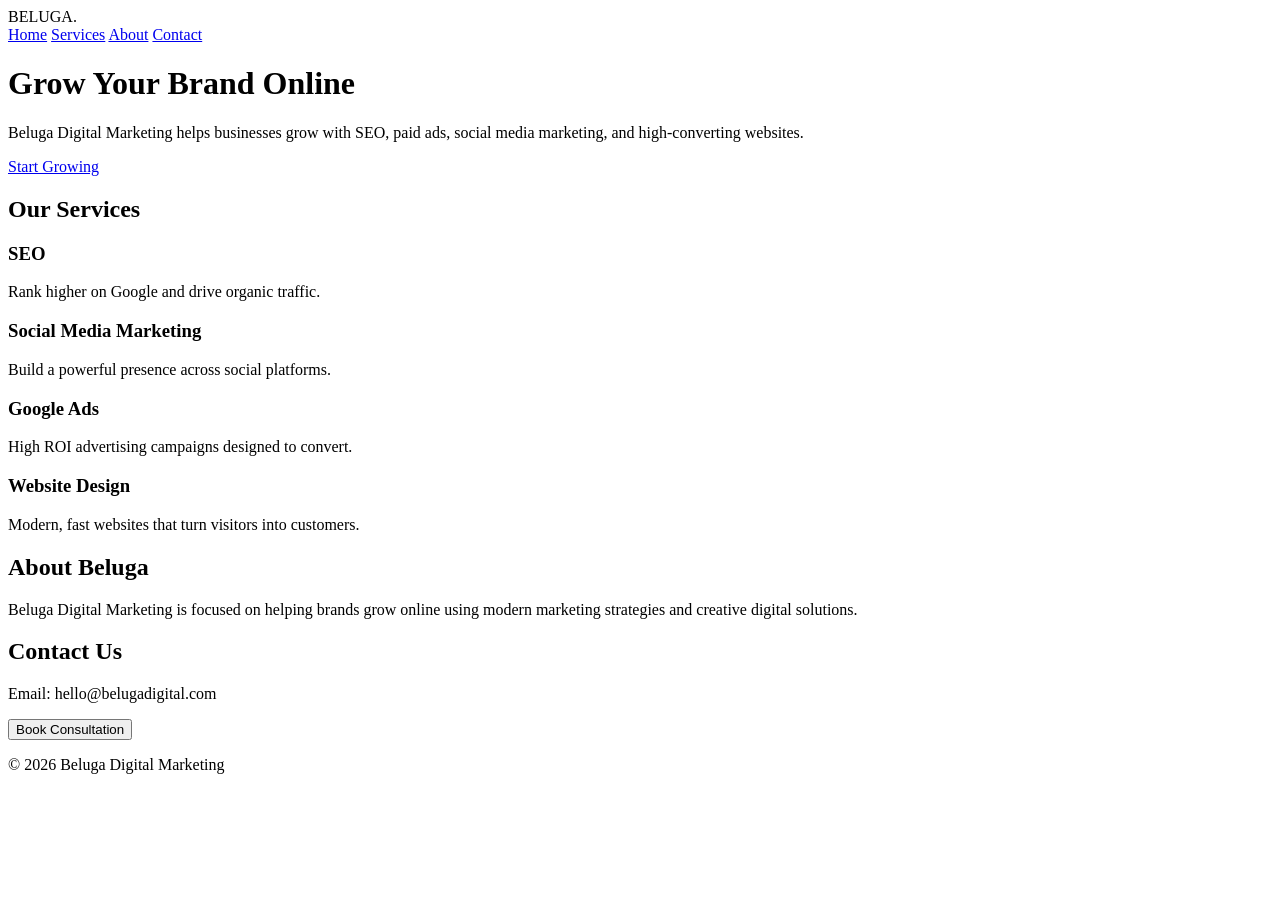
==== index.html @ 709ff956 "Add files via upload" ====
<!DOCTYPE html>
<html lang="en">
<head>
<meta charset="UTF-8">
<meta name="viewport" content="width=device-width, initial-scale=1.0">
<title>Beluga Digital Marketing</title>
<link rel="stylesheet" href="style.css">
</head>

<body>

<nav>
<div class="logo">BELUGA<span>.</span></div>
<div class="nav-links">
<a href="#">Home</a>
<a href="#services">Services</a>
<a href="#about">About</a>
<a href="#contact">Contact</a>
</div>
</nav>

<header class="hero">
<h1>Grow Your Brand <span>Online</span></h1>
<p>Beluga Digital Marketing helps businesses grow with SEO, paid ads, social media marketing, and high‑converting websites.</p>
<a class="btn" href="#contact">Start Growing</a>
</header>

<section id="services" class="services">
<h2>Our <span>Services</span></h2>

<div class="service-grid">

<div class="service">
<h3>SEO</h3>
<p>Rank higher on Google and drive organic traffic.</p>
</div>

<div class="service">
<h3>Social Media Marketing</h3>
<p>Build a powerful presence across social platforms.</p>
</div>

<div class="service">
<h3>Google Ads</h3>
<p>High ROI advertising campaigns designed to convert.</p>
</div>

<div class="service">
<h3>Website Design</h3>
<p>Modern, fast websites that turn visitors into customers.</p>
</div>

</div>
</section>

<section id="about" class="about">
<h2>About Beluga</h2>
<p>Beluga Digital Marketing is focused on helping brands grow online using modern marketing strategies and creative digital solutions.</p>
</section>

<section id="contact" class="contact">
<h2>Contact Us</h2>
<p>Email: hello@belugadigital.com</p>
<button onclick="contactAlert()">Book Consultation</button>
</section>

<footer>
<p>© 2026 Beluga Digital Marketing</p>
</footer>

<script src="script.js"></script>

</body>
</html>
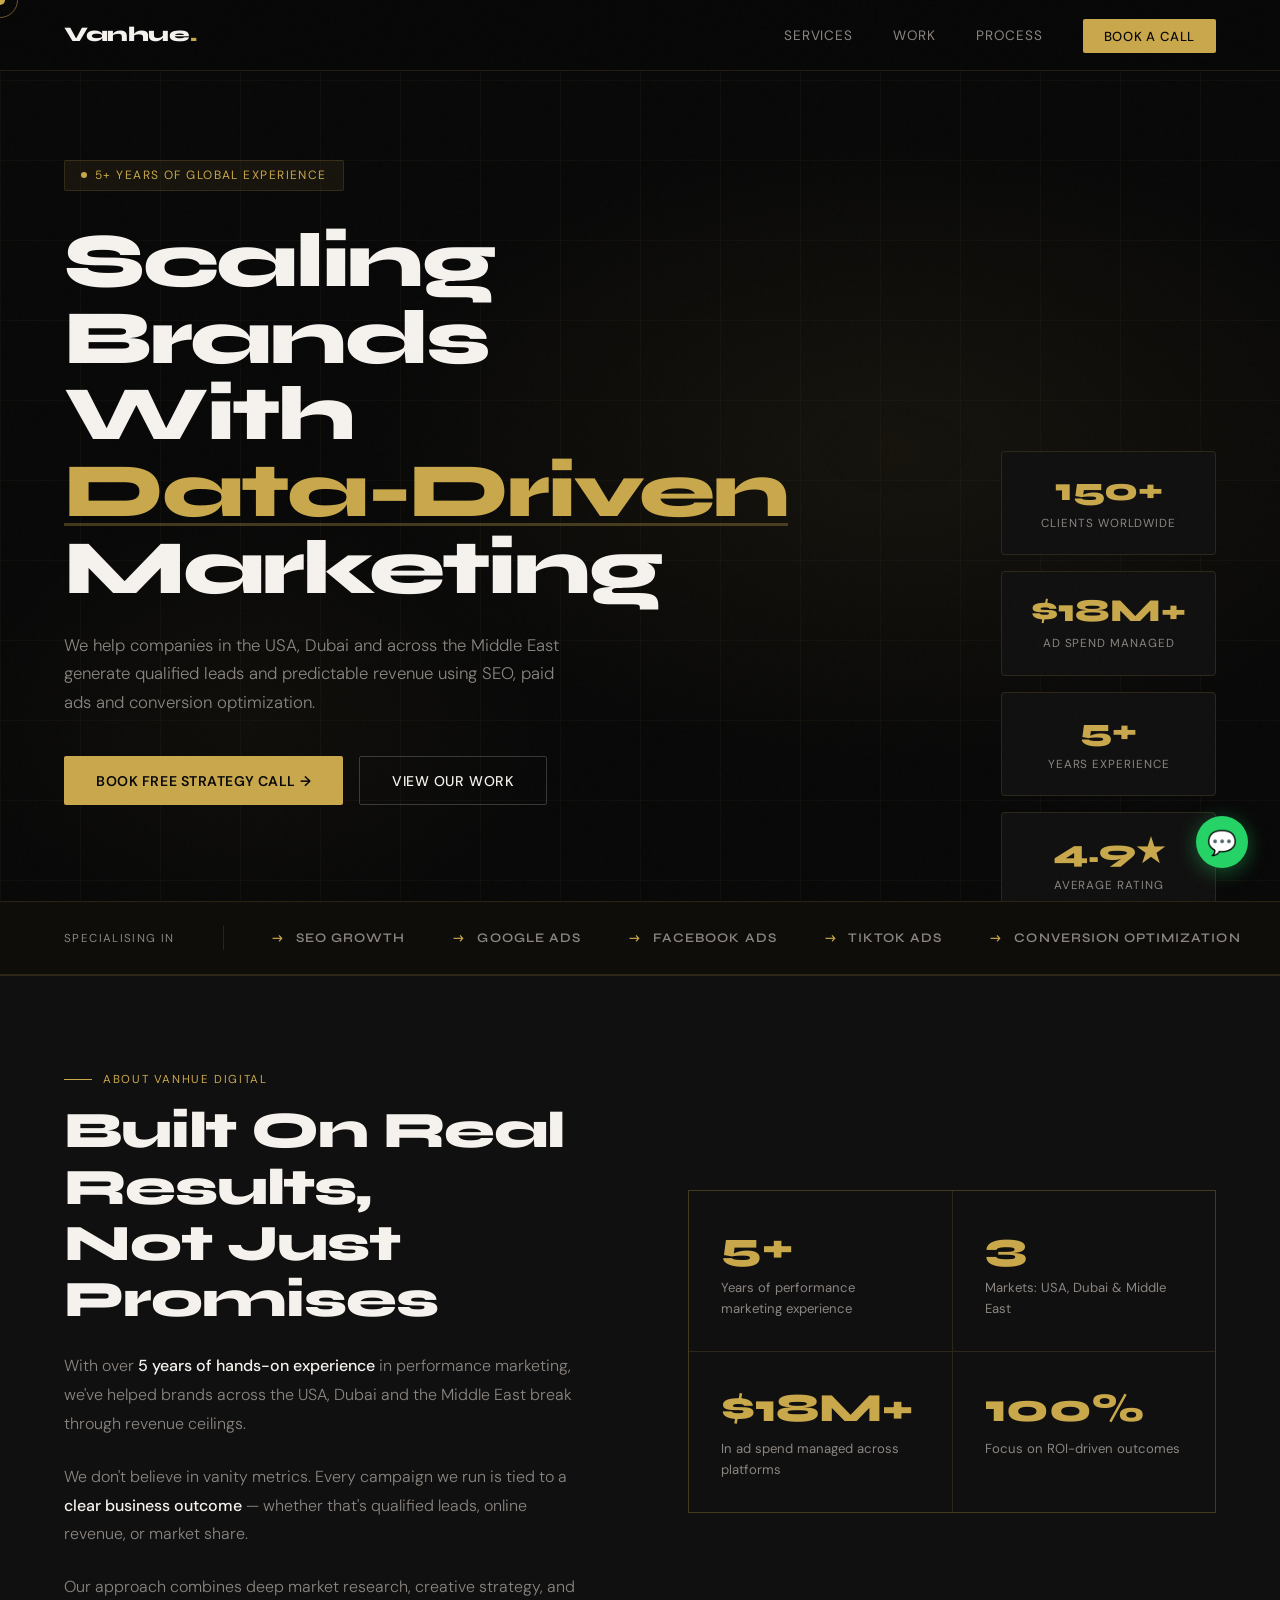
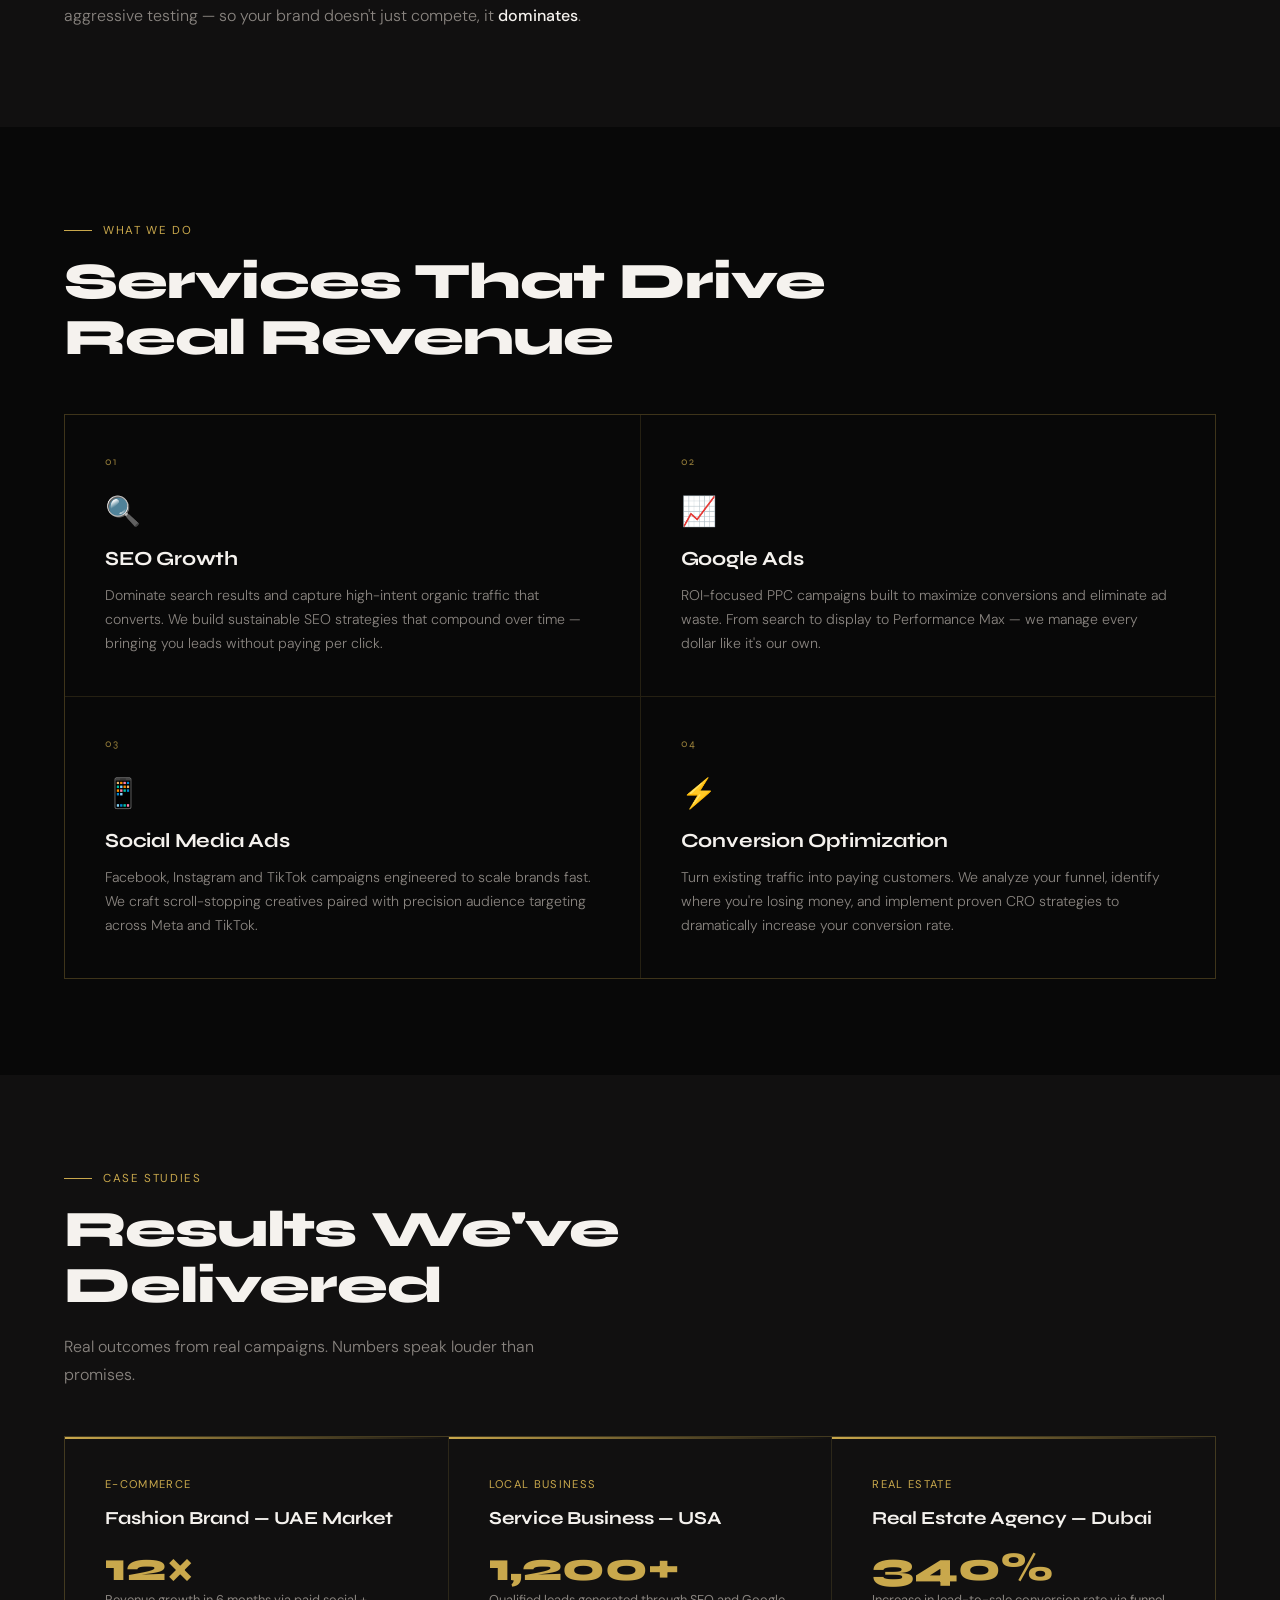
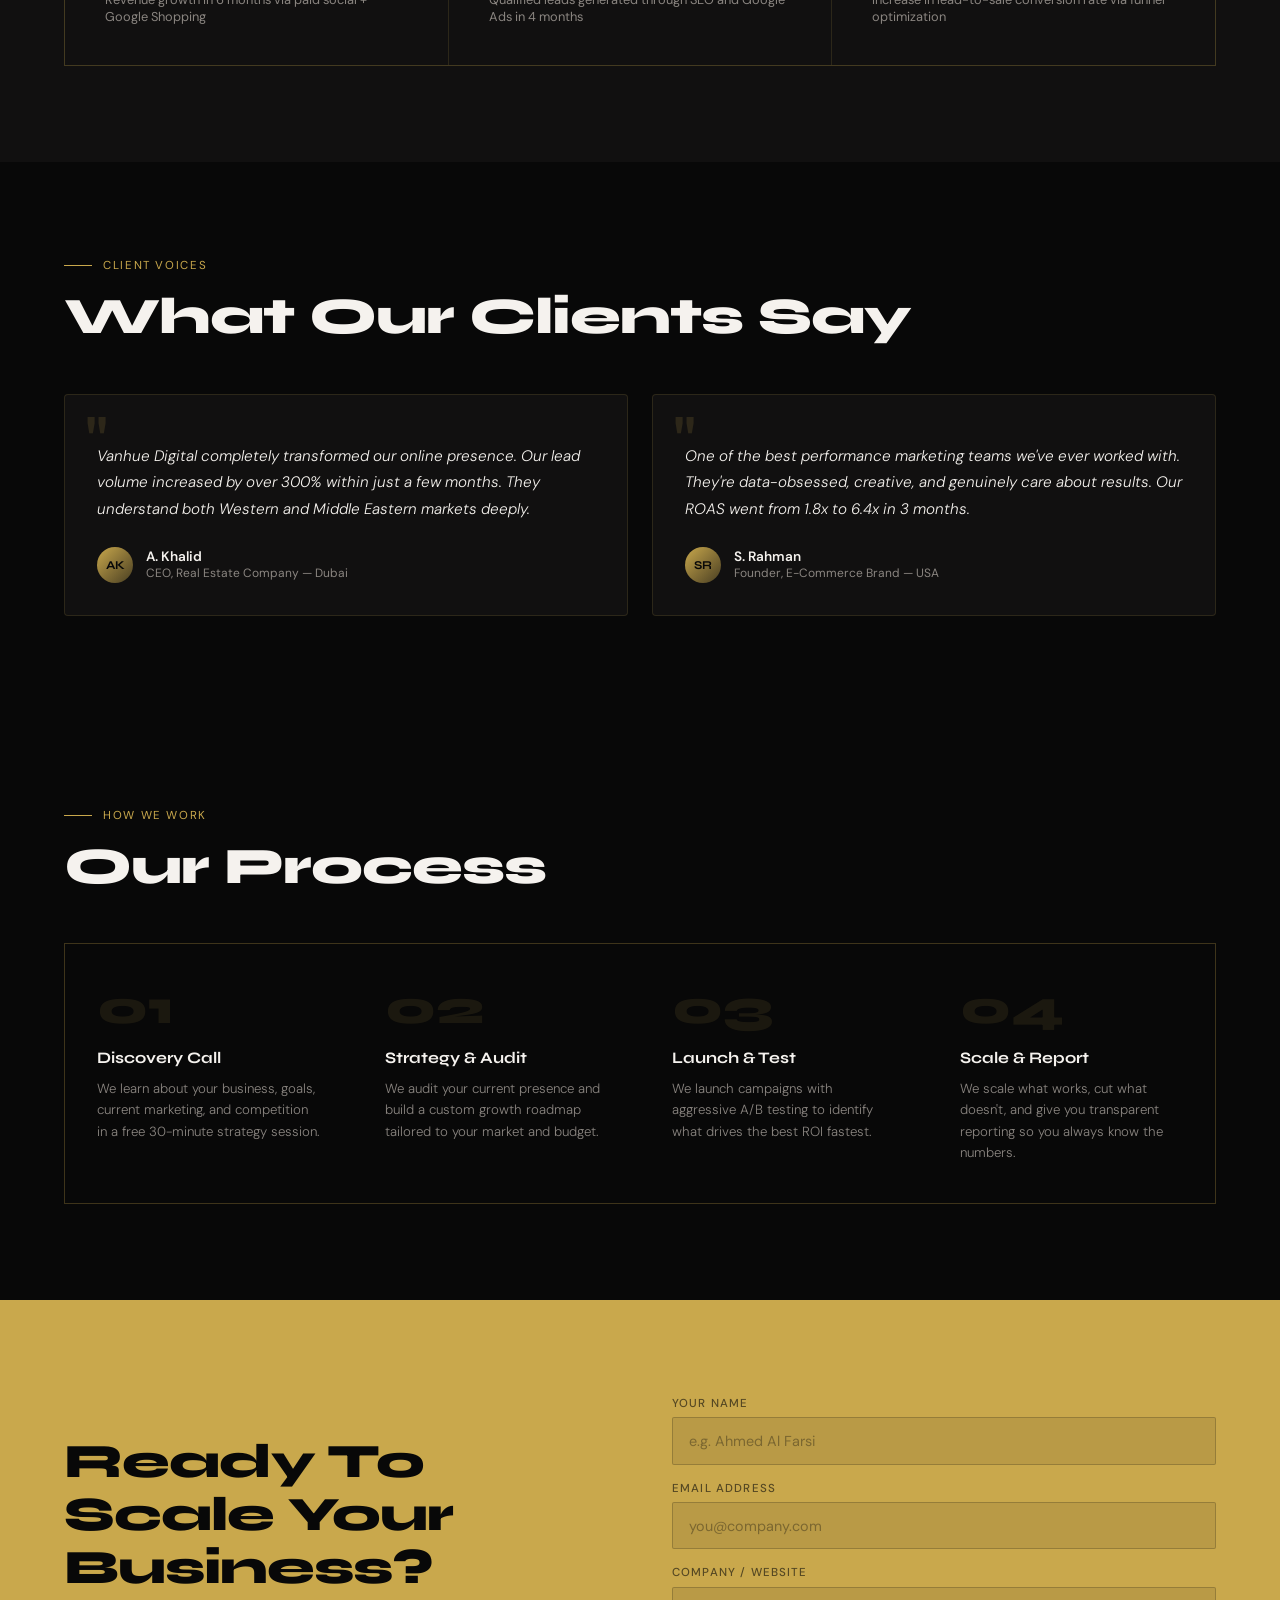
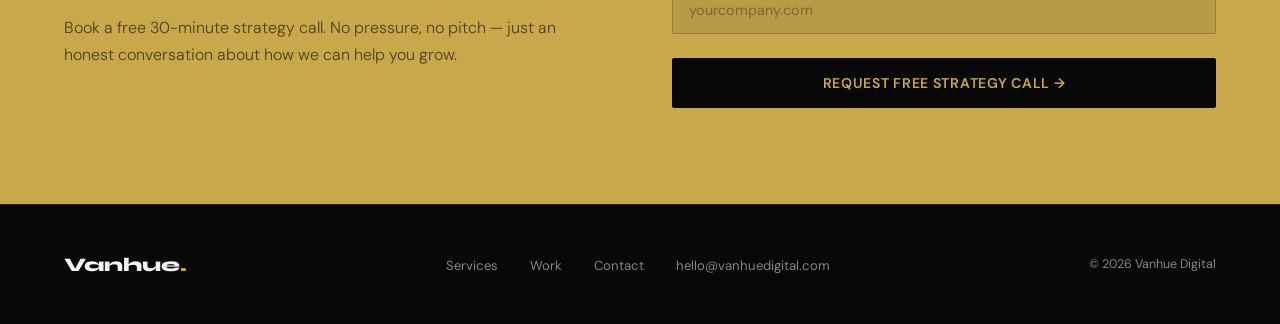
==== commit 515afa4d: "Update index.html" ====
--- a/index.html
+++ b/index.html
@@ -1,75 +1,1127 @@
-
 <!DOCTYPE html>
 <html lang="en">
 <head>
 <meta charset="UTF-8">
 <meta name="viewport" content="width=device-width, initial-scale=1.0">
-<title>Beluga Digital Marketing</title>
-<link rel="stylesheet" href="style.css">
+<title>Vanhue Digital | Global Growth Marketing Agency</title>
+<link href="https://fonts.googleapis.com/css2?family=Syne:wght@400;600;700;800&family=DM+Sans:wght@300;400;500&display=swap" rel="stylesheet">
+<style>
+  :root {
+    --black: #080808;
+    --white: #f5f2ee;
+    --gold: #c9a84c;
+    --gold-light: #e8c96a;
+    --muted: #8a8580;
+    --card-bg: #111010;
+    --border: rgba(201,168,76,0.15);
+  }
+
+  *, *::before, *::after { margin: 0; padding: 0; box-sizing: border-box; }
+
+  html { scroll-behavior: smooth; }
+
+  body {
+    background: var(--black);
+    color: var(--white);
+    font-family: 'DM Sans', sans-serif;
+    overflow-x: hidden;
+    cursor: none;
+  }
+
+  /* Custom Cursor */
+  .cursor {
+    width: 10px; height: 10px;
+    background: var(--gold);
+    border-radius: 50%;
+    position: fixed;
+    pointer-events: none;
+    z-index: 9999;
+    transition: transform 0.1s;
+    transform: translate(-50%, -50%);
+  }
+  .cursor-ring {
+    width: 36px; height: 36px;
+    border: 1.5px solid var(--gold);
+    border-radius: 50%;
+    position: fixed;
+    pointer-events: none;
+    z-index: 9998;
+    transition: transform 0.18s ease, width 0.2s, height 0.2s;
+    transform: translate(-50%, -50%);
+    opacity: 0.5;
+  }
+
+  /* Grain overlay */
+  body::before {
+    content: '';
+    position: fixed;
+    inset: 0;
+    background-image: url("data:image/svg+xml,%3Csvg viewBox='0 0 256 256' xmlns='http://www.w3.org/2000/svg'%3E%3Cfilter id='noise'%3E%3CfeTurbulence type='fractalNoise' baseFrequency='0.9' numOctaves='4' stitchTiles='stitch'/%3E%3C/filter%3E%3Crect width='100%25' height='100%25' filter='url(%23noise)' opacity='0.04'/%3E%3C/svg%3E");
+    pointer-events: none;
+    z-index: 1000;
+    opacity: 0.4;
+  }
+
+  /* NAV */
+  nav {
+    position: fixed;
+    top: 0; left: 0; right: 0;
+    z-index: 100;
+    display: flex;
+    justify-content: space-between;
+    align-items: center;
+    padding: 1.4rem 4rem;
+    background: rgba(8,8,8,0.85);
+    backdrop-filter: blur(12px);
+    border-bottom: 1px solid var(--border);
+  }
+
+  .nav-logo {
+    font-family: 'Syne', sans-serif;
+    font-weight: 800;
+    font-size: 1.3rem;
+    letter-spacing: -0.02em;
+    color: var(--white);
+  }
+  .nav-logo span { color: var(--gold); }
+
+  .nav-links {
+    display: flex;
+    gap: 2.5rem;
+    list-style: none;
+  }
+  .nav-links a {
+    text-decoration: none;
+    color: var(--muted);
+    font-size: 0.85rem;
+    letter-spacing: 0.06em;
+    text-transform: uppercase;
+    transition: color 0.2s;
+  }
+  .nav-links a:hover { color: var(--white); }
+
+  .nav-cta {
+    background: var(--gold);
+    color: var(--black) !important;
+    padding: 0.55rem 1.3rem;
+    border-radius: 2px;
+    font-weight: 500;
+    font-size: 0.82rem !important;
+    letter-spacing: 0.05em;
+    transition: background 0.2s !important;
+  }
+  .nav-cta:hover { background: var(--gold-light) !important; color: var(--black) !important; }
+
+  /* HERO */
+  .hero {
+    min-height: 100vh;
+    display: flex;
+    align-items: center;
+    padding: 10rem 4rem 6rem;
+    position: relative;
+    overflow: hidden;
+  }
+
+  .hero-bg {
+    position: absolute;
+    inset: 0;
+    background:
+      radial-gradient(ellipse 60% 50% at 70% 50%, rgba(201,168,76,0.07) 0%, transparent 70%),
+      radial-gradient(ellipse 40% 40% at 20% 80%, rgba(201,168,76,0.04) 0%, transparent 60%);
+  }
+
+  .hero-grid-lines {
+    position: absolute;
+    inset: 0;
+    background-image:
+      linear-gradient(rgba(201,168,76,0.04) 1px, transparent 1px),
+      linear-gradient(90deg, rgba(201,168,76,0.04) 1px, transparent 1px);
+    background-size: 80px 80px;
+  }
+
+  .hero-content {
+    position: relative;
+    z-index: 2;
+    max-width: 780px;
+  }
+
+  .hero-tag {
+    display: inline-flex;
+    align-items: center;
+    gap: 0.5rem;
+    background: rgba(201,168,76,0.08);
+    border: 1px solid var(--border);
+    color: var(--gold);
+    font-size: 0.75rem;
+    letter-spacing: 0.12em;
+    text-transform: uppercase;
+    padding: 0.4rem 1rem;
+    border-radius: 2px;
+    margin-bottom: 2rem;
+    animation: fadeUp 0.8s ease both;
+  }
+  .hero-tag::before {
+    content: '';
+    width: 6px; height: 6px;
+    background: var(--gold);
+    border-radius: 50%;
+    animation: pulse 2s infinite;
+  }
+
+  @keyframes pulse {
+    0%, 100% { opacity: 1; transform: scale(1); }
+    50% { opacity: 0.4; transform: scale(0.7); }
+  }
+
+  h1 {
+    font-family: 'Syne', sans-serif;
+    font-weight: 800;
+    font-size: clamp(2.8rem, 6vw, 5.5rem);
+    line-height: 1.0;
+    letter-spacing: -0.03em;
+    margin-bottom: 1.5rem;
+    animation: fadeUp 0.8s 0.1s ease both;
+  }
+
+  h1 em {
+    font-style: normal;
+    color: var(--gold);
+    position: relative;
+    display: inline-block;
+  }
+  h1 em::after {
+    content: '';
+    position: absolute;
+    bottom: 4px;
+    left: 0; right: 0;
+    height: 3px;
+    background: var(--gold);
+    opacity: 0.3;
+  }
+
+  .hero-sub {
+    font-size: 1.05rem;
+    color: var(--muted);
+    line-height: 1.7;
+    max-width: 520px;
+    margin-bottom: 2.5rem;
+    animation: fadeUp 0.8s 0.2s ease both;
+    font-weight: 300;
+  }
+
+  .hero-actions {
+    display: flex;
+    gap: 1rem;
+    flex-wrap: wrap;
+    animation: fadeUp 0.8s 0.3s ease both;
+  }
+
+  .btn-primary {
+    background: var(--gold);
+    color: var(--black);
+    padding: 0.9rem 2rem;
+    font-size: 0.88rem;
+    font-weight: 600;
+    letter-spacing: 0.04em;
+    text-transform: uppercase;
+    text-decoration: none;
+    border-radius: 2px;
+    transition: all 0.2s;
+    display: inline-flex;
+    align-items: center;
+    gap: 0.5rem;
+  }
+  .btn-primary:hover {
+    background: var(--gold-light);
+    transform: translateY(-2px);
+    box-shadow: 0 8px 30px rgba(201,168,76,0.3);
+  }
+
+  .btn-secondary {
+    background: transparent;
+    color: var(--white);
+    padding: 0.9rem 2rem;
+    font-size: 0.88rem;
+    font-weight: 500;
+    letter-spacing: 0.04em;
+    text-transform: uppercase;
+    text-decoration: none;
+    border: 1px solid rgba(245,242,238,0.2);
+    border-radius: 2px;
+    transition: all 0.2s;
+  }
+  .btn-secondary:hover {
+    border-color: var(--gold);
+    color: var(--gold);
+  }
+
+  .hero-right {
+    position: absolute;
+    right: 4rem;
+    top: 50%;
+    transform: translateY(-50%);
+    display: flex;
+    flex-direction: column;
+    gap: 1rem;
+    z-index: 2;
+    animation: fadeUp 0.8s 0.4s ease both;
+  }
+
+  .stat-card {
+    background: var(--card-bg);
+    border: 1px solid var(--border);
+    padding: 1.4rem 1.8rem;
+    border-radius: 4px;
+    text-align: center;
+    min-width: 150px;
+  }
+  .stat-num {
+    font-family: 'Syne', sans-serif;
+    font-size: 2rem;
+    font-weight: 800;
+    color: var(--gold);
+    display: block;
+    line-height: 1;
+    margin-bottom: 0.3rem;
+  }
+  .stat-label {
+    font-size: 0.73rem;
+    color: var(--muted);
+    letter-spacing: 0.08em;
+    text-transform: uppercase;
+  }
+
+  @keyframes fadeUp {
+    from { opacity: 0; transform: translateY(24px); }
+    to { opacity: 1; transform: translateY(0); }
+  }
+
+  /* EXPERIENCE BAND */
+  .exp-band {
+    border-top: 1px solid var(--border);
+    border-bottom: 1px solid var(--border);
+    padding: 1.5rem 4rem;
+    display: flex;
+    align-items: center;
+    gap: 3rem;
+    background: rgba(201,168,76,0.03);
+    overflow: hidden;
+  }
+  .exp-band-label {
+    font-size: 0.72rem;
+    letter-spacing: 0.12em;
+    text-transform: uppercase;
+    color: var(--muted);
+    white-space: nowrap;
+    flex-shrink: 0;
+  }
+  .exp-band-line { width: 1px; height: 24px; background: var(--border); flex-shrink: 0; }
+  .exp-marquee {
+    display: flex;
+    gap: 3rem;
+    animation: marquee 20s linear infinite;
+    white-space: nowrap;
+  }
+  .exp-item {
+    font-family: 'Syne', sans-serif;
+    font-size: 0.82rem;
+    font-weight: 600;
+    letter-spacing: 0.08em;
+    text-transform: uppercase;
+    color: var(--muted);
+  }
+  .exp-item span { color: var(--gold); margin-right: 0.5rem; }
+
+  @keyframes marquee {
+    from { transform: translateX(0); }
+    to { transform: translateX(-50%); }
+  }
+
+  /* SECTIONS */
+  section { padding: 6rem 4rem; }
+
+  .section-tag {
+    font-size: 0.72rem;
+    letter-spacing: 0.14em;
+    text-transform: uppercase;
+    color: var(--gold);
+    margin-bottom: 1rem;
+    display: flex;
+    align-items: center;
+    gap: 0.7rem;
+  }
+  .section-tag::before {
+    content: '';
+    width: 28px;
+    height: 1px;
+    background: var(--gold);
+  }
+
+  h2 {
+    font-family: 'Syne', sans-serif;
+    font-size: clamp(2rem, 4vw, 3.2rem);
+    font-weight: 800;
+    letter-spacing: -0.02em;
+    line-height: 1.1;
+    margin-bottom: 1.2rem;
+  }
+
+  .section-sub {
+    color: var(--muted);
+    font-size: 1rem;
+    line-height: 1.7;
+    max-width: 480px;
+    font-weight: 300;
+  }
+
+  /* ABOUT */
+  .about {
+    background: var(--card-bg);
+    display: grid;
+    grid-template-columns: 1fr 1fr;
+    gap: 6rem;
+    align-items: center;
+    border-top: 1px solid var(--border);
+  }
+
+  .about-right {
+    display: grid;
+    grid-template-columns: 1fr 1fr;
+    gap: 1px;
+    background: var(--border);
+    border: 1px solid var(--border);
+  }
+
+  .about-fact {
+    background: var(--card-bg);
+    padding: 2rem;
+  }
+  .about-fact-num {
+    font-family: 'Syne', sans-serif;
+    font-size: 2.5rem;
+    font-weight: 800;
+    color: var(--gold);
+    display: block;
+    margin-bottom: 0.3rem;
+  }
+  .about-fact-label {
+    font-size: 0.82rem;
+    color: var(--muted);
+    line-height: 1.5;
+  }
+
+  .about-text {
+    font-size: 1rem;
+    color: var(--muted);
+    line-height: 1.8;
+    font-weight: 300;
+    margin-top: 1.5rem;
+  }
+
+  .about-highlight {
+    color: var(--white);
+    font-weight: 500;
+  }
+
+  /* SERVICES */
+  .services-grid {
+    display: grid;
+    grid-template-columns: repeat(2, 1fr);
+    gap: 1px;
+    background: var(--border);
+    border: 1px solid var(--border);
+    margin-top: 3rem;
+  }
+
+  .service-card {
+    background: var(--black);
+    padding: 2.5rem;
+    position: relative;
+    overflow: hidden;
+    transition: background 0.3s;
+    cursor: none;
+  }
+
+  .service-card:hover { background: var(--card-bg); }
+
+  .service-card::after {
+    content: '';
+    position: absolute;
+    bottom: 0; left: 0;
+    width: 0; height: 2px;
+    background: var(--gold);
+    transition: width 0.4s ease;
+  }
+  .service-card:hover::after { width: 100%; }
+
+  .service-num {
+    font-family: 'Syne', sans-serif;
+    font-size: 0.7rem;
+    color: var(--gold);
+    letter-spacing: 0.12em;
+    margin-bottom: 1.5rem;
+    opacity: 0.7;
+  }
+
+  .service-icon {
+    font-size: 1.8rem;
+    margin-bottom: 1rem;
+    display: block;
+  }
+
+  .service-title {
+    font-family: 'Syne', sans-serif;
+    font-size: 1.25rem;
+    font-weight: 700;
+    margin-bottom: 0.8rem;
+    letter-spacing: -0.01em;
+  }
+
+  .service-desc {
+    font-size: 0.88rem;
+    color: var(--muted);
+    line-height: 1.7;
+    font-weight: 300;
+  }
+
+  /* CASE STUDIES */
+  .case-studies { background: var(--card-bg); }
+
+  .cases-grid {
+    display: grid;
+    grid-template-columns: repeat(3, 1fr);
+    gap: 1px;
+    background: var(--border);
+    border: 1px solid var(--border);
+    margin-top: 3rem;
+  }
+
+  .case-card {
+    background: var(--card-bg);
+    padding: 2.5rem;
+    position: relative;
+    overflow: hidden;
+  }
+
+  .case-card::before {
+    content: '';
+    position: absolute;
+    top: 0; left: 0; right: 0;
+    height: 2px;
+    background: linear-gradient(90deg, var(--gold), transparent);
+  }
+
+  .case-industry {
+    font-size: 0.7rem;
+    letter-spacing: 0.12em;
+    text-transform: uppercase;
+    color: var(--gold);
+    margin-bottom: 1rem;
+  }
+
+  .case-title {
+    font-family: 'Syne', sans-serif;
+    font-size: 1.15rem;
+    font-weight: 700;
+    margin-bottom: 1rem;
+    line-height: 1.3;
+  }
+
+  .case-result {
+    font-size: 2.5rem;
+    font-family: 'Syne', sans-serif;
+    font-weight: 800;
+    color: var(--gold);
+    line-height: 1;
+    margin-bottom: 0.3rem;
+  }
+
+  .case-result-label {
+    font-size: 0.8rem;
+    color: var(--muted);
+  }
+
+  /* TESTIMONIALS */
+  .testimonials-grid {
+    display: grid;
+    grid-template-columns: repeat(2, 1fr);
+    gap: 1.5rem;
+    margin-top: 3rem;
+  }
+
+  .testimonial-card {
+    background: var(--card-bg);
+    border: 1px solid var(--border);
+    padding: 2rem;
+    border-radius: 4px;
+    position: relative;
+  }
+
+  .testimonial-card::before {
+    content: '"';
+    font-family: 'Syne', sans-serif;
+    font-size: 5rem;
+    color: var(--gold);
+    opacity: 0.15;
+    position: absolute;
+    top: 0.5rem; left: 1.2rem;
+    line-height: 1;
+  }
+
+  .testimonial-text {
+    font-size: 0.95rem;
+    line-height: 1.75;
+    color: var(--white);
+    font-weight: 300;
+    margin-bottom: 1.5rem;
+    padding-top: 1rem;
+    font-style: italic;
+  }
+
+  .testimonial-author {
+    display: flex;
+    align-items: center;
+    gap: 0.8rem;
+  }
+
+  .author-avatar {
+    width: 36px; height: 36px;
+    background: linear-gradient(135deg, var(--gold), rgba(201,168,76,0.3));
+    border-radius: 50%;
+    display: flex;
+    align-items: center;
+    justify-content: center;
+    font-family: 'Syne', sans-serif;
+    font-weight: 700;
+    font-size: 0.75rem;
+    color: var(--black);
+  }
+
+  .author-info { line-height: 1.3; }
+  .author-name { font-size: 0.85rem; font-weight: 600; }
+  .author-role { font-size: 0.75rem; color: var(--muted); }
+
+  /* PROCESS */
+  .process { background: var(--black); }
+
+  .process-steps {
+    display: grid;
+    grid-template-columns: repeat(4, 1fr);
+    gap: 0;
+    margin-top: 3rem;
+    border: 1px solid var(--border);
+    background: var(--border);
+  }
+
+  .process-step {
+    background: var(--black);
+    padding: 2.5rem 2rem;
+    position: relative;
+  }
+
+  .step-number {
+    font-family: 'Syne', sans-serif;
+    font-size: 3rem;
+    font-weight: 800;
+    color: rgba(201,168,76,0.1);
+    line-height: 1;
+    margin-bottom: 1rem;
+  }
+
+  .step-title {
+    font-family: 'Syne', sans-serif;
+    font-size: 1rem;
+    font-weight: 700;
+    margin-bottom: 0.7rem;
+  }
+
+  .step-desc {
+    font-size: 0.83rem;
+    color: var(--muted);
+    line-height: 1.6;
+    font-weight: 300;
+  }
+
+  /* CTA */
+  .cta-section {
+    background: var(--gold);
+    padding: 6rem 4rem;
+    display: grid;
+    grid-template-columns: 1fr 1fr;
+    align-items: center;
+    gap: 4rem;
+  }
+
+  .cta-section h2 {
+    color: var(--black);
+    font-size: clamp(2rem, 4vw, 3rem);
+  }
+
+  .cta-section p {
+    color: rgba(8,8,8,0.65);
+    font-size: 1rem;
+    line-height: 1.7;
+    margin-top: 1rem;
+    font-weight: 300;
+  }
+
+  .cta-right {
+    display: flex;
+    flex-direction: column;
+    gap: 1rem;
+  }
+
+  .input-group {
+    display: flex;
+    flex-direction: column;
+    gap: 0.4rem;
+  }
+
+  .input-group label {
+    font-size: 0.72rem;
+    letter-spacing: 0.1em;
+    text-transform: uppercase;
+    color: rgba(8,8,8,0.6);
+    font-weight: 500;
+  }
+
+  .input-group input {
+    background: rgba(8,8,8,0.08);
+    border: 1.5px solid rgba(8,8,8,0.2);
+    color: var(--black);
+    padding: 0.85rem 1rem;
+    font-size: 0.9rem;
+    font-family: 'DM Sans', sans-serif;
+    border-radius: 2px;
+    outline: none;
+    transition: border-color 0.2s;
+  }
+
+  .input-group input::placeholder { color: rgba(8,8,8,0.35); }
+  .input-group input:focus { border-color: var(--black); }
+
+  .btn-dark {
+    background: var(--black);
+    color: var(--gold);
+    padding: 1rem 2rem;
+    font-size: 0.88rem;
+    font-weight: 600;
+    letter-spacing: 0.05em;
+    text-transform: uppercase;
+    border: none;
+    border-radius: 2px;
+    cursor: none;
+    transition: all 0.2s;
+    margin-top: 0.5rem;
+    font-family: 'DM Sans', sans-serif;
+  }
+  .btn-dark:hover {
+    background: #1a1a1a;
+    transform: translateY(-2px);
+  }
+
+  /* FOOTER */
+  footer {
+    background: var(--black);
+    border-top: 1px solid var(--border);
+    padding: 3rem 4rem;
+    display: flex;
+    justify-content: space-between;
+    align-items: center;
+  }
+
+  .footer-logo {
+    font-family: 'Syne', sans-serif;
+    font-weight: 800;
+    font-size: 1.2rem;
+    color: var(--white);
+  }
+  .footer-logo span { color: var(--gold); }
+
+  .footer-links {
+    display: flex;
+    gap: 2rem;
+    list-style: none;
+  }
+  .footer-links a {
+    text-decoration: none;
+    color: var(--muted);
+    font-size: 0.82rem;
+    transition: color 0.2s;
+  }
+  .footer-links a:hover { color: var(--white); }
+
+  .footer-copy {
+    font-size: 0.78rem;
+    color: var(--muted);
+  }
+
+  /* WHATSAPP */
+  .whatsapp-btn {
+    position: fixed;
+    bottom: 2rem;
+    right: 2rem;
+    background: #25D366;
+    width: 52px; height: 52px;
+    border-radius: 50%;
+    display: flex;
+    align-items: center;
+    justify-content: center;
+    text-decoration: none;
+    z-index: 200;
+    box-shadow: 0 4px 20px rgba(37,211,102,0.4);
+    transition: transform 0.2s;
+    font-size: 1.5rem;
+  }
+  .whatsapp-btn:hover { transform: scale(1.1); }
+
+  /* SCROLL INDICATOR */
+  .scroll-line {
+    position: fixed;
+    top: 0; left: 0;
+    height: 2px;
+    background: var(--gold);
+    z-index: 500;
+    transition: width 0.1s;
+  }
+
+  /* Responsive */
+  @media (max-width: 900px) {
+    nav { padding: 1.2rem 1.5rem; }
+    .nav-links { display: none; }
+    .hero { padding: 8rem 1.5rem 4rem; }
+    .hero-right { display: none; }
+    section { padding: 4rem 1.5rem; }
+    .about { grid-template-columns: 1fr; gap: 2rem; }
+    .services-grid { grid-template-columns: 1fr; }
+    .cases-grid { grid-template-columns: 1fr; }
+    .testimonials-grid { grid-template-columns: 1fr; }
+    .process-steps { grid-template-columns: 1fr 1fr; }
+    .cta-section { grid-template-columns: 1fr; }
+    footer { flex-direction: column; gap: 1.5rem; text-align: center; }
+    .exp-band { padding: 1.2rem 1.5rem; }
+  }
+</style>
 </head>
-
 <body>
 
+<div class="cursor" id="cursor"></div>
+<div class="cursor-ring" id="cursorRing"></div>
+<div class="scroll-line" id="scrollLine"></div>
+
+<!-- NAV -->
 <nav>
-<div class="logo">BELUGA<span>.</span></div>
-<div class="nav-links">
-<a href="#">Home</a>
-<a href="#services">Services</a>
-<a href="#about">About</a>
-<a href="#contact">Contact</a>
+  <div class="nav-logo">Vanhue<span>.</span></div>
+  <ul class="nav-links">
+    <li><a href="#services">Services</a></li>
+    <li><a href="#work">Work</a></li>
+    <li><a href="#process">Process</a></li>
+    <li><a href="#contact" class="nav-cta">Book a Call</a></li>
+  </ul>
+</nav>
+
+<!-- HERO -->
+<section class="hero" id="home">
+  <div class="hero-bg"></div>
+  <div class="hero-grid-lines"></div>
+  <div class="hero-content">
+    <div class="hero-tag">5+ Years of Global Experience</div>
+    <h1>Scaling Brands<br>With <em>Data-Driven</em><br>Marketing</h1>
+    <p class="hero-sub">We help companies in the USA, Dubai and across the Middle East generate qualified leads and predictable revenue using SEO, paid ads and conversion optimization.</p>
+    <div class="hero-actions">
+      <a href="#contact" class="btn-primary">Book Free Strategy Call →</a>
+      <a href="#work" class="btn-secondary">View Our Work</a>
+    </div>
+  </div>
+
+  <div class="hero-right">
+    <div class="stat-card">
+      <span class="stat-num">150+</span>
+      <span class="stat-label">Clients Worldwide</span>
+    </div>
+    <div class="stat-card">
+      <span class="stat-num">$18M+</span>
+      <span class="stat-label">Ad Spend Managed</span>
+    </div>
+    <div class="stat-card">
+      <span class="stat-num">5+</span>
+      <span class="stat-label">Years Experience</span>
+    </div>
+    <div class="stat-card">
+      <span class="stat-num">4.9★</span>
+      <span class="stat-label">Average Rating</span>
+    </div>
+  </div>
+</section>
+
+<!-- MARQUEE BAND -->
+<div class="exp-band">
+  <span class="exp-band-label">Specialising In</span>
+  <div class="exp-band-line"></div>
+  <div class="exp-marquee">
+    <span class="exp-item"><span>→</span> SEO Growth</span>
+    <span class="exp-item"><span>→</span> Google Ads</span>
+    <span class="exp-item"><span>→</span> Facebook Ads</span>
+    <span class="exp-item"><span>→</span> TikTok Ads</span>
+    <span class="exp-item"><span>→</span> Conversion Optimization</span>
+    <span class="exp-item"><span>→</span> Lead Generation</span>
+    <span class="exp-item"><span>→</span> E-Commerce Scaling</span>
+    <span class="exp-item"><span>→</span> Middle East Markets</span>
+    <span class="exp-item"><span>→</span> SEO Growth</span>
+    <span class="exp-item"><span>→</span> Google Ads</span>
+    <span class="exp-item"><span>→</span> Facebook Ads</span>
+    <span class="exp-item"><span>→</span> TikTok Ads</span>
+    <span class="exp-item"><span>→</span> Conversion Optimization</span>
+    <span class="exp-item"><span>→</span> Lead Generation</span>
+  </div>
 </div>
-</nav>
-
-<header class="hero">
-<h1>Grow Your Brand <span>Online</span></h1>
-<p>Beluga Digital Marketing helps businesses grow with SEO, paid ads, social media marketing, and high‑converting websites.</p>
-<a class="btn" href="#contact">Start Growing</a>
-</header>
-
-<section id="services" class="services">
-<h2>Our <span>Services</span></h2>
-
-<div class="service-grid">
-
-<div class="service">
-<h3>SEO</h3>
-<p>Rank higher on Google and drive organic traffic.</p>
-</div>
-
-<div class="service">
-<h3>Social Media Marketing</h3>
-<p>Build a powerful presence across social platforms.</p>
-</div>
-
-<div class="service">
-<h3>Google Ads</h3>
-<p>High ROI advertising campaigns designed to convert.</p>
-</div>
-
-<div class="service">
-<h3>Website Design</h3>
-<p>Modern, fast websites that turn visitors into customers.</p>
-</div>
-
-</div>
+
+<!-- ABOUT -->
+<section class="about" id="about">
+  <div class="about-left">
+    <div class="section-tag">About Vanhue Digital</div>
+    <h2>Built On Real Results,<br>Not Just Promises</h2>
+    <p class="about-text">
+      With over <span class="about-highlight">5 years of hands-on experience</span> in performance marketing, we've helped brands across the USA, Dubai and the Middle East break through revenue ceilings.
+    </p>
+    <p class="about-text">
+      We don't believe in vanity metrics. Every campaign we run is tied to a <span class="about-highlight">clear business outcome</span> — whether that's qualified leads, online revenue, or market share.
+    </p>
+    <p class="about-text" style="margin-top: 1.5rem;">
+      Our approach combines deep market research, creative strategy, and aggressive testing — so your brand doesn't just compete, it <span class="about-highlight">dominates</span>.
+    </p>
+  </div>
+  <div class="about-right">
+    <div class="about-fact">
+      <span class="about-fact-num">5+</span>
+      <span class="about-fact-label">Years of performance marketing experience</span>
+    </div>
+    <div class="about-fact">
+      <span class="about-fact-num">3</span>
+      <span class="about-fact-label">Markets: USA, Dubai & Middle East</span>
+    </div>
+    <div class="about-fact">
+      <span class="about-fact-num">$18M+</span>
+      <span class="about-fact-label">In ad spend managed across platforms</span>
+    </div>
+    <div class="about-fact">
+      <span class="about-fact-num">100%</span>
+      <span class="about-fact-label">Focus on ROI-driven outcomes</span>
+    </div>
+  </div>
 </section>
 
-<section id="about" class="about">
-<h2>About Beluga</h2>
-<p>Beluga Digital Marketing is focused on helping brands grow online using modern marketing strategies and creative digital solutions.</p>
+<!-- SERVICES -->
+<section id="services">
+  <div class="section-tag">What We Do</div>
+  <h2>Services That Drive<br>Real Revenue</h2>
+  <div class="services-grid">
+    <div class="service-card">
+      <div class="service-num">01</div>
+      <span class="service-icon">🔍</span>
+      <div class="service-title">SEO Growth</div>
+      <p class="service-desc">Dominate search results and capture high-intent organic traffic that converts. We build sustainable SEO strategies that compound over time — bringing you leads without paying per click.</p>
+    </div>
+    <div class="service-card">
+      <div class="service-num">02</div>
+      <span class="service-icon">📈</span>
+      <div class="service-title">Google Ads</div>
+      <p class="service-desc">ROI-focused PPC campaigns built to maximize conversions and eliminate ad waste. From search to display to Performance Max — we manage every dollar like it's our own.</p>
+    </div>
+    <div class="service-card">
+      <div class="service-num">03</div>
+      <span class="service-icon">📱</span>
+      <div class="service-title">Social Media Ads</div>
+      <p class="service-desc">Facebook, Instagram and TikTok campaigns engineered to scale brands fast. We craft scroll-stopping creatives paired with precision audience targeting across Meta and TikTok.</p>
+    </div>
+    <div class="service-card">
+      <div class="service-num">04</div>
+      <span class="service-icon">⚡</span>
+      <div class="service-title">Conversion Optimization</div>
+      <p class="service-desc">Turn existing traffic into paying customers. We analyze your funnel, identify where you're losing money, and implement proven CRO strategies to dramatically increase your conversion rate.</p>
+    </div>
+  </div>
 </section>
 
-<section id="contact" class="contact">
-<h2>Contact Us</h2>
-<p>Email: hello@belugadigital.com</p>
-<button onclick="contactAlert()">Book Consultation</button>
+<!-- CASE STUDIES -->
+<section class="case-studies" id="work">
+  <div class="section-tag">Case Studies</div>
+  <h2>Results We've<br>Delivered</h2>
+  <p class="section-sub">Real outcomes from real campaigns. Numbers speak louder than promises.</p>
+  <div class="cases-grid">
+    <div class="case-card">
+      <div class="case-industry">E-Commerce</div>
+      <div class="case-title">Fashion Brand — UAE Market</div>
+      <div class="case-result">12×</div>
+      <div class="case-result-label">Revenue growth in 6 months via paid social + Google Shopping</div>
+    </div>
+    <div class="case-card">
+      <div class="case-industry">Local Business</div>
+      <div class="case-title">Service Business — USA</div>
+      <div class="case-result">1,200+</div>
+      <div class="case-result-label">Qualified leads generated through SEO and Google Ads in 4 months</div>
+    </div>
+    <div class="case-card">
+      <div class="case-industry">Real Estate</div>
+      <div class="case-title">Real Estate Agency — Dubai</div>
+      <div class="case-result">340%</div>
+      <div class="case-result-label">Increase in lead-to-sale conversion rate via funnel optimization</div>
+    </div>
+  </div>
 </section>
 
+<!-- TESTIMONIALS -->
+<section id="testimonials">
+  <div class="section-tag">Client Voices</div>
+  <h2>What Our Clients Say</h2>
+  <div class="testimonials-grid">
+    <div class="testimonial-card">
+      <p class="testimonial-text">Vanhue Digital completely transformed our online presence. Our lead volume increased by over 300% within just a few months. They understand both Western and Middle Eastern markets deeply.</p>
+      <div class="testimonial-author">
+        <div class="author-avatar">AK</div>
+        <div class="author-info">
+          <div class="author-name">A. Khalid</div>
+          <div class="author-role">CEO, Real Estate Company — Dubai</div>
+        </div>
+      </div>
+    </div>
+    <div class="testimonial-card">
+      <p class="testimonial-text">One of the best performance marketing teams we've ever worked with. They're data-obsessed, creative, and genuinely care about results. Our ROAS went from 1.8x to 6.4x in 3 months.</p>
+      <div class="testimonial-author">
+        <div class="author-avatar">SR</div>
+        <div class="author-info">
+          <div class="author-name">S. Rahman</div>
+          <div class="author-role">Founder, E-Commerce Brand — USA</div>
+        </div>
+      </div>
+    </div>
+  </div>
+</section>
+
+<!-- PROCESS -->
+<section class="process" id="process">
+  <div class="section-tag">How We Work</div>
+  <h2>Our Process</h2>
+  <div class="process-steps">
+    <div class="process-step">
+      <div class="step-number">01</div>
+      <div class="step-title">Discovery Call</div>
+      <p class="step-desc">We learn about your business, goals, current marketing, and competition in a free 30-minute strategy session.</p>
+    </div>
+    <div class="process-step">
+      <div class="step-number">02</div>
+      <div class="step-title">Strategy & Audit</div>
+      <p class="step-desc">We audit your current presence and build a custom growth roadmap tailored to your market and budget.</p>
+    </div>
+    <div class="process-step">
+      <div class="step-number">03</div>
+      <div class="step-title">Launch & Test</div>
+      <p class="step-desc">We launch campaigns with aggressive A/B testing to identify what drives the best ROI fastest.</p>
+    </div>
+    <div class="process-step">
+      <div class="step-number">04</div>
+      <div class="step-title">Scale & Report</div>
+      <p class="step-desc">We scale what works, cut what doesn't, and give you transparent reporting so you always know the numbers.</p>
+    </div>
+  </div>
+</section>
+
+<!-- CTA / CONTACT -->
+<section class="cta-section" id="contact">
+  <div>
+    <h2>Ready To Scale Your Business?</h2>
+    <p>Book a free 30-minute strategy call. No pressure, no pitch — just an honest conversation about how we can help you grow.</p>
+  </div>
+  <div class="cta-right">
+    <div class="input-group">
+      <label>Your Name</label>
+      <input type="text" placeholder="e.g. Ahmed Al Farsi">
+    </div>
+    <div class="input-group">
+      <label>Email Address</label>
+      <input type="email" placeholder="you@company.com">
+    </div>
+    <div class="input-group">
+      <label>Company / Website</label>
+      <input type="text" placeholder="yourcompany.com">
+    </div>
+    <button class="btn-dark">Request Free Strategy Call →</button>
+  </div>
+</section>
+
+<!-- FOOTER -->
 <footer>
-<p>© 2026 Beluga Digital Marketing</p>
+  <div class="footer-logo">Vanhue<span>.</span></div>
+  <ul class="footer-links">
+    <li><a href="#services">Services</a></li>
+    <li><a href="#work">Work</a></li>
+    <li><a href="#contact">Contact</a></li>
+    <li><a href="mailto:hello@vanhuedigital.com">hello@vanhuedigital.com</a></li>
+  </ul>
+  <span class="footer-copy">© 2026 Vanhue Digital</span>
 </footer>
 
-<script src="script.js"></script>
-
+<!-- WHATSAPP -->
+<a href="https://wa.me/918297908974" class="whatsapp-btn" title="Chat on WhatsApp">💬</a>
+
+<script>
+  // Custom cursor
+  const cursor = document.getElementById('cursor');
+  const ring = document.getElementById('cursorRing');
+  let mx = 0, my = 0, rx = 0, ry = 0;
+
+  document.addEventListener('mousemove', e => {
+    mx = e.clientX; my = e.clientY;
+    cursor.style.left = mx + 'px';
+    cursor.style.top = my + 'px';
+  });
+
+  function animateRing() {
+    rx += (mx - rx) * 0.12;
+    ry += (my - ry) * 0.12;
+    ring.style.left = rx + 'px';
+    ring.style.top = ry + 'px';
+    requestAnimationFrame(animateRing);
+  }
+  animateRing();
+
+  // Scroll progress
+  const scrollLine = document.getElementById('scrollLine');
+  window.addEventListener('scroll', () => {
+    const pct = (window.scrollY / (document.body.scrollHeight - window.innerHeight)) * 100;
+    scrollLine.style.width = pct + '%';
+  });
+
+  // Hover cursor scale
+  document.querySelectorAll('a, button, .service-card, .case-card').forEach(el => {
+    el.addEventListener('mouseenter', () => {
+      ring.style.width = '60px';
+      ring.style.height = '60px';
+      ring.style.opacity = '0.8';
+    });
+    el.addEventListener('mouseleave', () => {
+      ring.style.width = '36px';
+      ring.style.height = '36px';
+      ring.style.opacity = '0.5';
+    });
+  });
+
+  // Intersection observer for animations
+  const observer = new IntersectionObserver((entries) => {
+    entries.forEach(entry => {
+      if (entry.isIntersecting) {
+        entry.target.style.opacity = '1';
+        entry.target.style.transform = 'translateY(0)';
+      }
+    });
+  }, { threshold: 0.1 });
+
+  document.querySelectorAll('.service-card, .case-card, .testimonial-card, .process-step, .about-fact').forEach(el => {
+    el.style.opacity = '0';
+    el.style.transform = 'translateY(20px)';
+    el.style.transition = 'opacity 0.5s ease, transform 0.5s ease';
+    observer.observe(el);
+  });
+</script>
 </body>
 </html>
